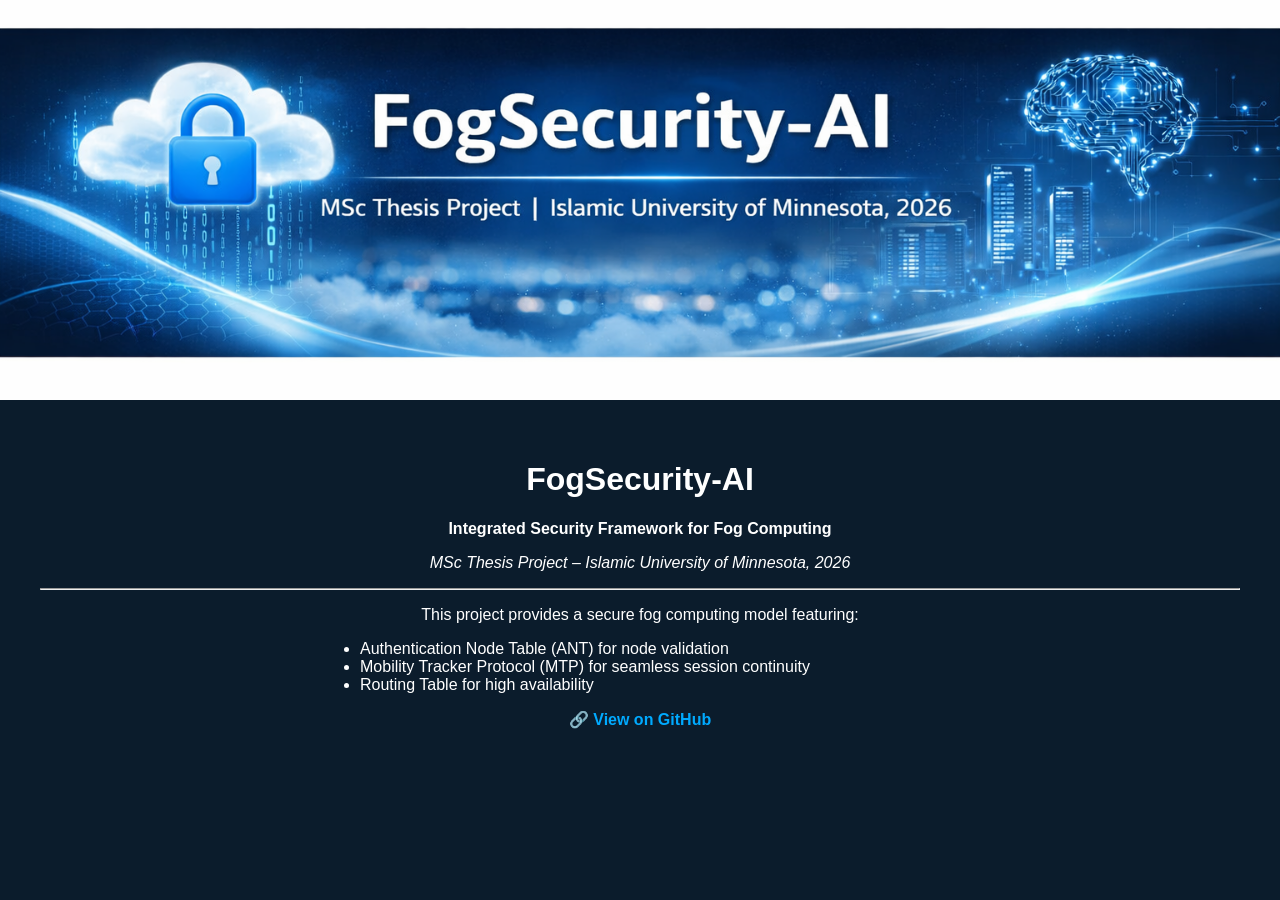
==== index.html @ 6a23ef53 "Add initial HTML structure for FogSecurity-AI project" ====
<!DOCTYPE html>
<html lang="en">
<head>
  <meta charset="UTF-8" />
  <meta name="viewport" content="width=device-width, initial-scale=1.0" />
  <title>FogSecurity-AI | MSc Thesis Project</title>
  <link rel="icon" type="image/png" href="banner.png" />
  <style>
    body {
      font-family: Arial, sans-serif;
      background: #0b1c2c;
      color: white;
      text-align: center;
      margin: 0;
      padding: 0;
    }
    header {
      background-image: url('banner.png');
      background-size: cover;
      background-position: center;
      height: 400px;
    }
    main {
      padding: 40px;
    }
    a {
      color: #00aaff;
      text-decoration: none;
      font-weight: bold;
    }
  </style>
</head>
<body>
  <header></header>
  <main>
    <h1>FogSecurity-AI</h1>
    <p><strong>Integrated Security Framework for Fog Computing</strong></p>
    <p><em>MSc Thesis Project – Islamic University of Minnesota, 2026</em></p>
    <hr />
    <p>This project provides a secure fog computing model featuring:</p>
    <ul style="text-align:left; max-width:600px; margin:auto;">
      <li>Authentication Node Table (ANT) for node validation</li>
      <li>Mobility Tracker Protocol (MTP) for seamless session continuity</li>
      <li>Routing Table for high availability</li>
    </ul>
    <p>🔗 <a href="https://github.com/fatimalamgharee/FogSecurity-AI">View on GitHub</a></p>
  </main>
</body>
</html>
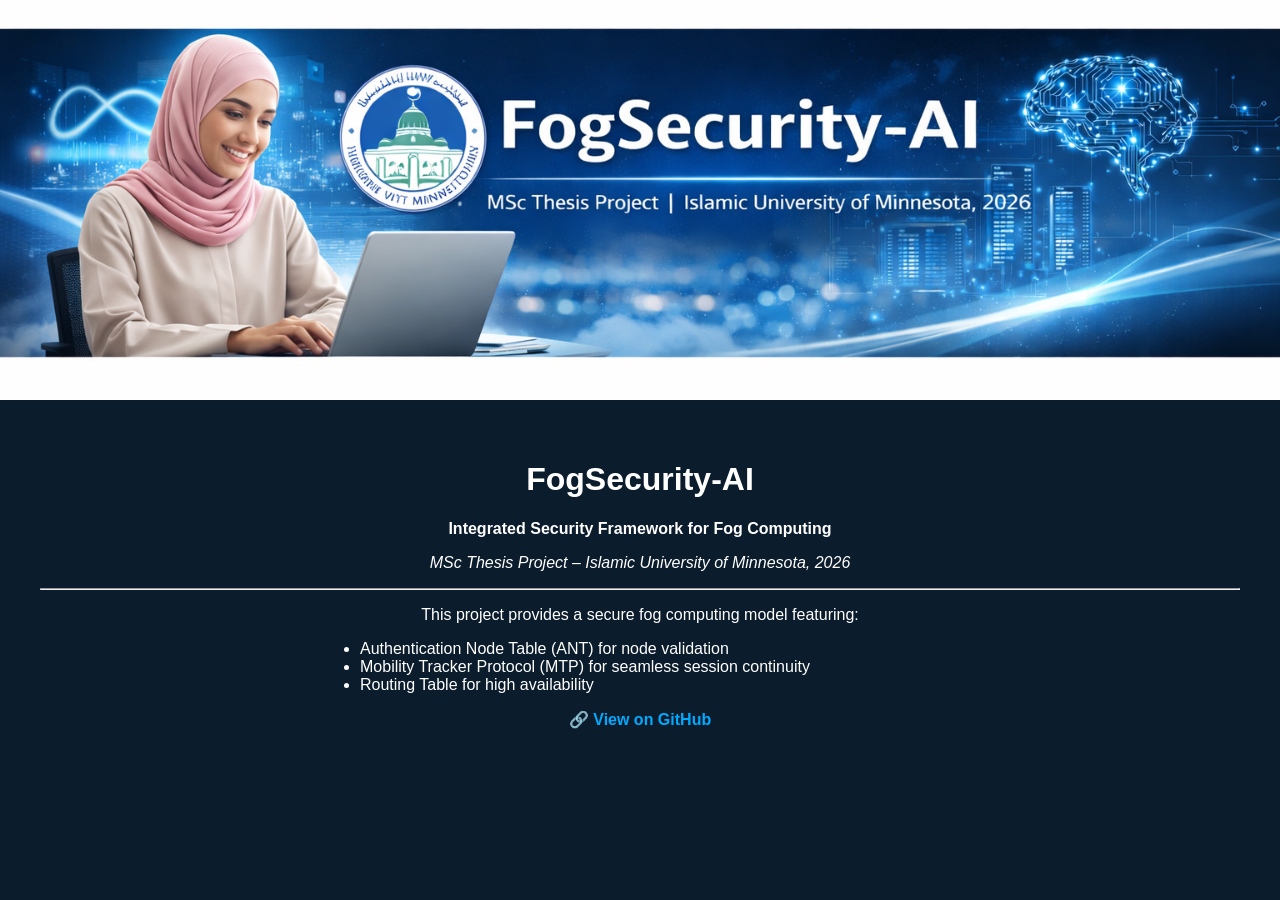
==== commit 46c03c2a: "Update favicon and header background image" ====
--- a/index.html
+++ b/index.html
@@ -4,7 +4,7 @@
   <meta charset="UTF-8" />
   <meta name="viewport" content="width=device-width, initial-scale=1.0" />
   <title>FogSecurity-AI | MSc Thesis Project</title>
-  <link rel="icon" type="image/png" href="banner.png" />
+  <link rel="icon" type="image/png" href="mybanner.png" />
   <style>
     body {
       font-family: Arial, sans-serif;
@@ -15,7 +15,7 @@
       padding: 0;
     }
     header {
-      background-image: url('banner.png');
+      background-image: url('mybanner.png');
       background-size: cover;
       background-position: center;
       height: 400px;
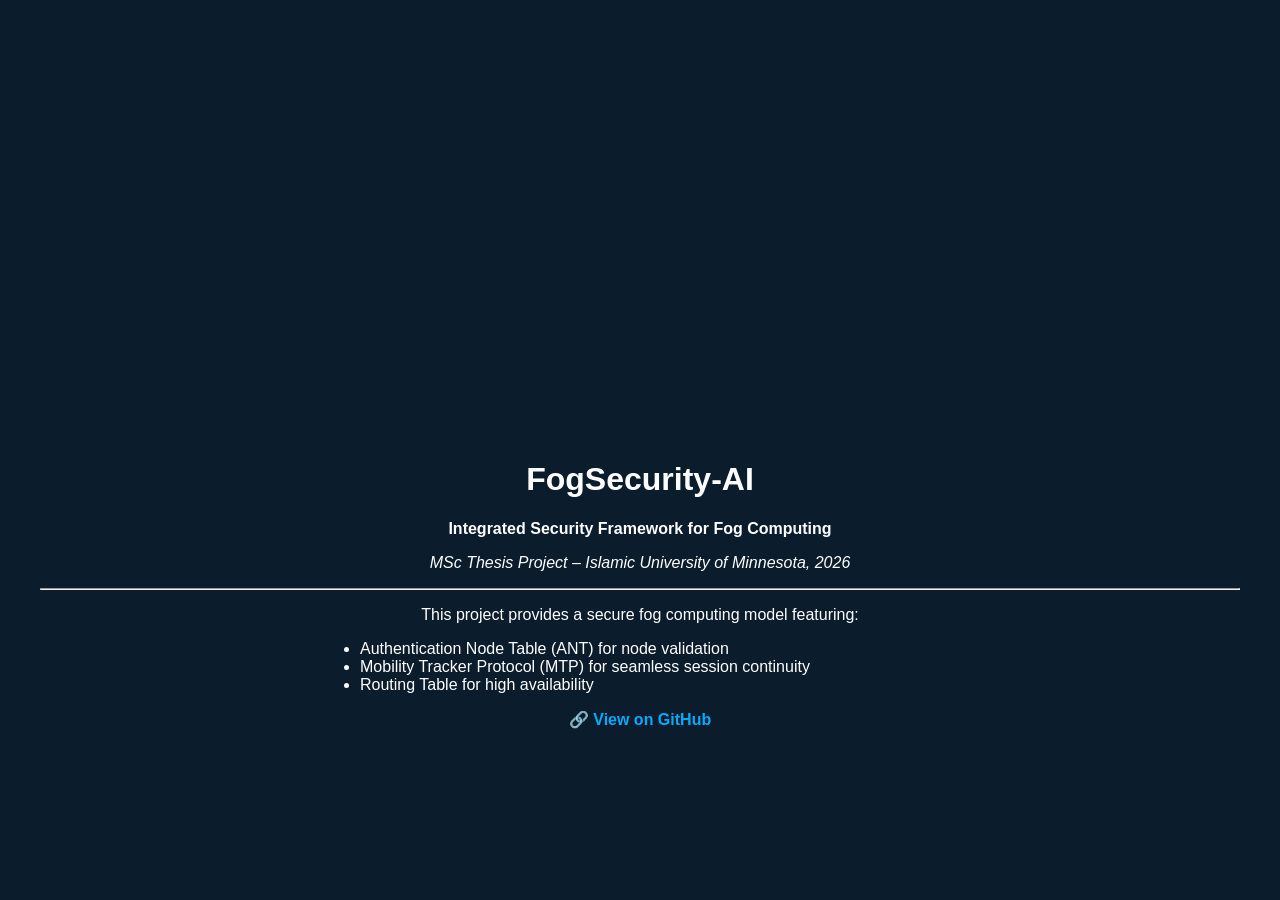
==== commit 846c8cfa: "Update favicon and header background image" ====
--- a/index.html
+++ b/index.html
@@ -4,7 +4,7 @@
   <meta charset="UTF-8" />
   <meta name="viewport" content="width=device-width, initial-scale=1.0" />
   <title>FogSecurity-AI | MSc Thesis Project</title>
-  <link rel="icon" type="image/png" href="mybanner.png" />
+  <link rel="icon" type="image/png" href="baner.png" />
   <style>
     body {
       font-family: Arial, sans-serif;
@@ -15,7 +15,7 @@
       padding: 0;
     }
     header {
-      background-image: url('mybanner.png');
+      background-image: url('baner.png');
       background-size: cover;
       background-position: center;
       height: 400px;
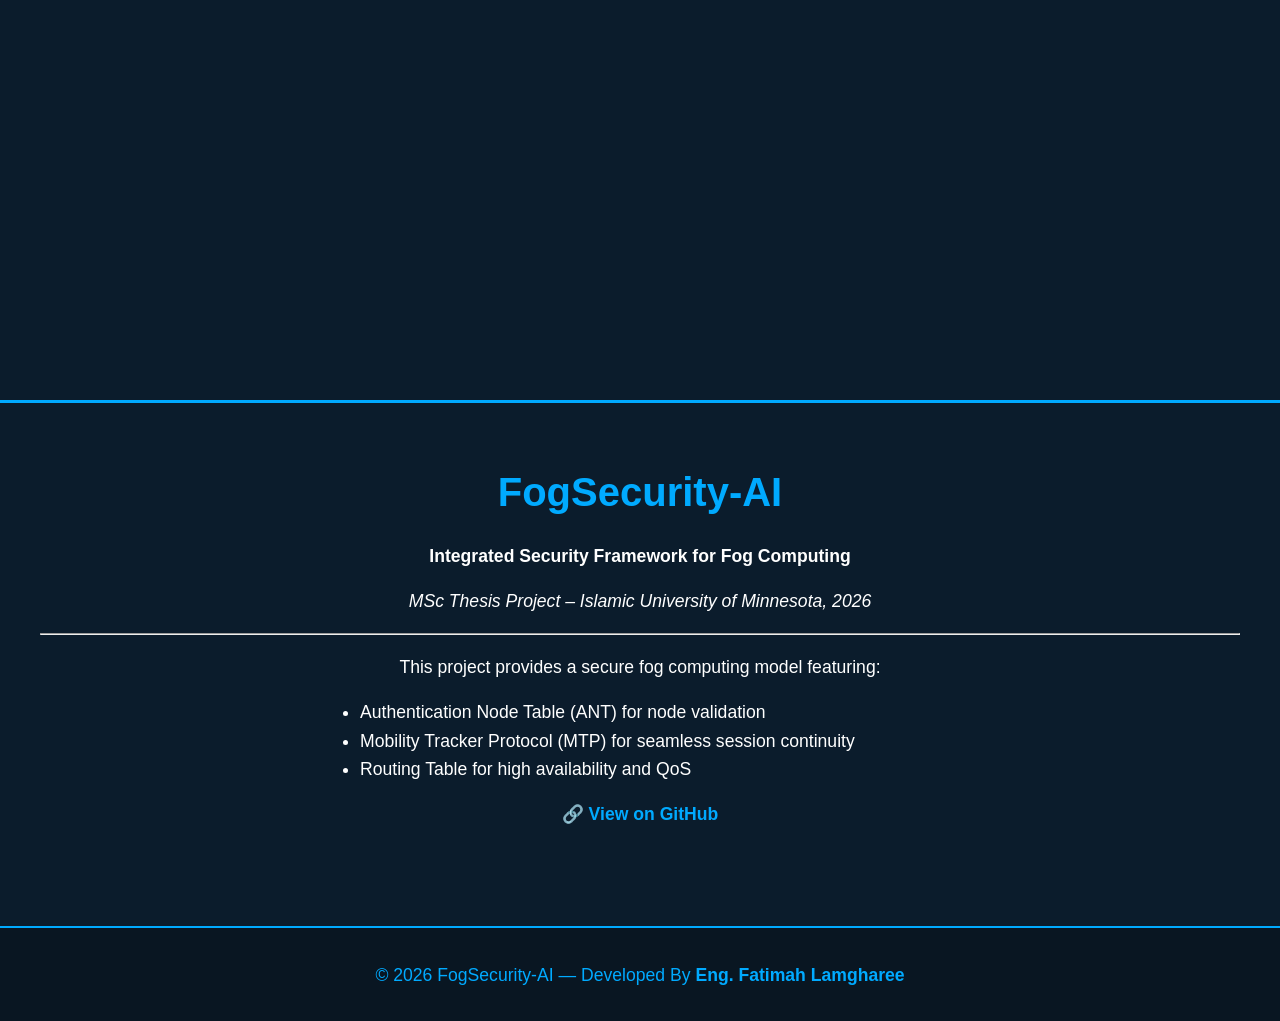
==== commit 257a0368: "Enhance index.html with footer and routing details Updated the routing table description and added a" ====
--- a/index.html
+++ b/index.html
@@ -4,7 +4,7 @@
   <meta charset="UTF-8" />
   <meta name="viewport" content="width=device-width, initial-scale=1.0" />
   <title>FogSecurity-AI | MSc Thesis Project</title>
-  <link rel="icon" type="image/png" href="baner.png" />
+  <link rel="icon" type="image/png" href="banner-web.png" />
   <style>
     body {
       font-family: Arial, sans-serif;
@@ -15,18 +15,38 @@
       padding: 0;
     }
     header {
-      background-image: url('baner.png');
+      background-image: url('banner-web.png');
       background-size: cover;
       background-position: center;
       height: 400px;
+      border-bottom: 3px solid #00aaff;
     }
     main {
       padding: 40px;
+    }
+    h1 {
+      font-size: 2.5em;
+      color: #00aaff;
+    }
+    p, li {
+      font-size: 1.1em;
+      line-height: 1.6;
     }
     a {
       color: #00aaff;
       text-decoration: none;
       font-weight: bold;
+    }
+    a:hover {
+      color: #66ccff;
+    }
+    footer {
+      background-color: #091622;
+      padding: 15px;
+      border-top: 2px solid #00aaff;
+      margin-top: 40px;
+      font-size: 1em;
+      color: #00aaff;
     }
   </style>
 </head>
@@ -41,9 +61,12 @@
     <ul style="text-align:left; max-width:600px; margin:auto;">
       <li>Authentication Node Table (ANT) for node validation</li>
       <li>Mobility Tracker Protocol (MTP) for seamless session continuity</li>
-      <li>Routing Table for high availability</li>
+      <li>Routing Table for high availability and QoS</li>
     </ul>
-    <p>🔗 <a href="https://github.com/fatimalamgharee/FogSecurity-AI">View on GitHub</a></p>
+    <p>🔗 <a href="https://github.com/fatimalamgharee/FogSecurity-AI" target="_blank">View on GitHub</a></p>
   </main>
+  <footer>
+    <p>© 2026 FogSecurity-AI — Developed By <strong>Eng. Fatimah Lamgharee</strong></p>
+  </footer>
 </body>
 </html>
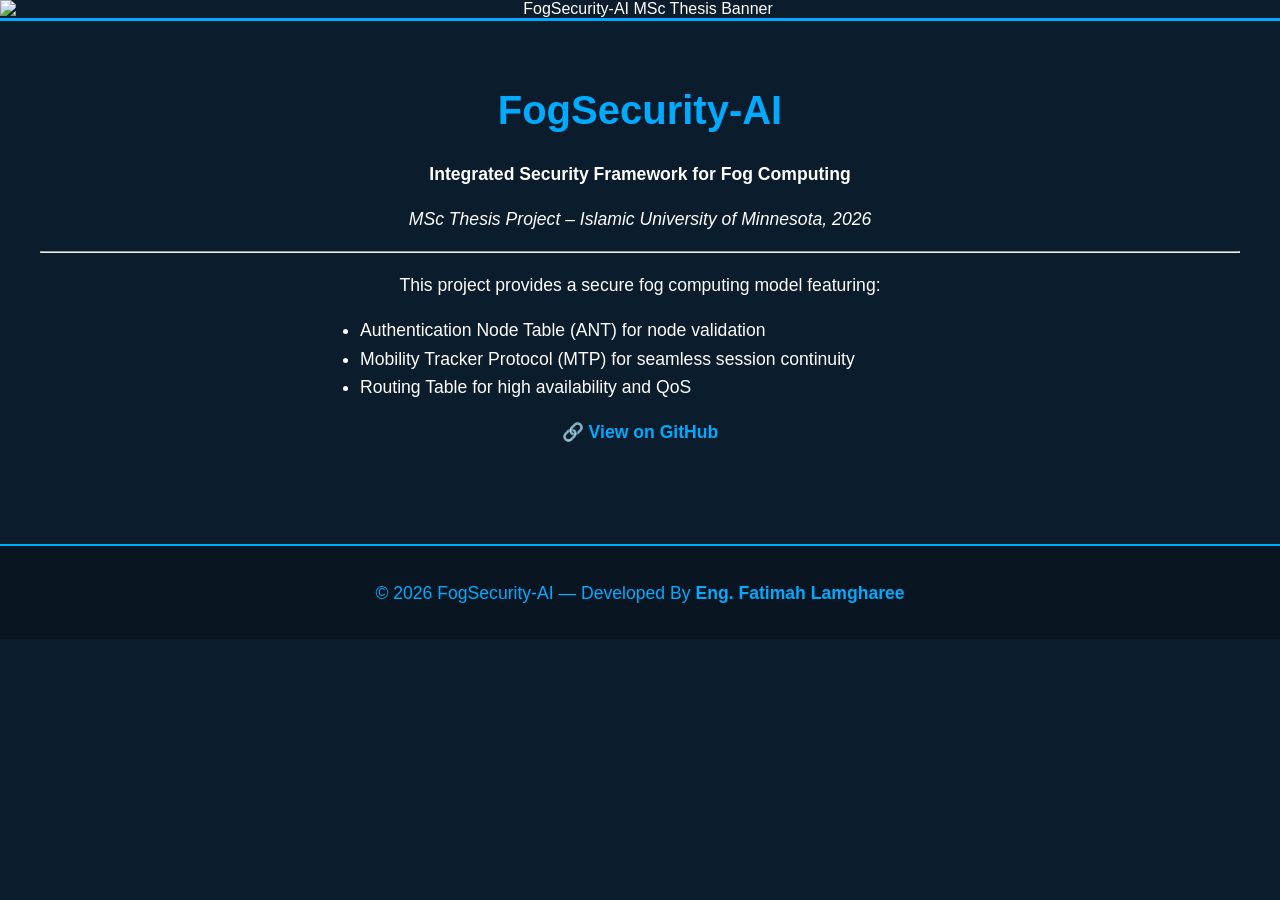
==== commit a48fc30c: "Add banner image to index.html Added a banner image to the header section." ====
--- a/index.html
+++ b/index.html
@@ -13,6 +13,12 @@
       text-align: center;
       margin: 0;
       padding: 0;
+    }
+    img.banner {
+      width: 100%;
+      height: auto;
+      display: block;
+      border-bottom: 3px solid #00aaff;
     }
     header {
       background-image: url('banner-web.png');
@@ -51,7 +57,10 @@
   </style>
 </head>
 <body>
-  <header></header>
+
+  <!-- ✅ السطر الجديد لعرض البانر الفعلي -->
+  <img src="banner-web.png" alt="FogSecurity-AI MSc Thesis Banner" class="banner" />
+
   <main>
     <h1>FogSecurity-AI</h1>
     <p><strong>Integrated Security Framework for Fog Computing</strong></p>
@@ -65,6 +74,7 @@
     </ul>
     <p>🔗 <a href="https://github.com/fatimalamgharee/FogSecurity-AI" target="_blank">View on GitHub</a></p>
   </main>
+
   <footer>
     <p>© 2026 FogSecurity-AI — Developed By <strong>Eng. Fatimah Lamgharee</strong></p>
   </footer>
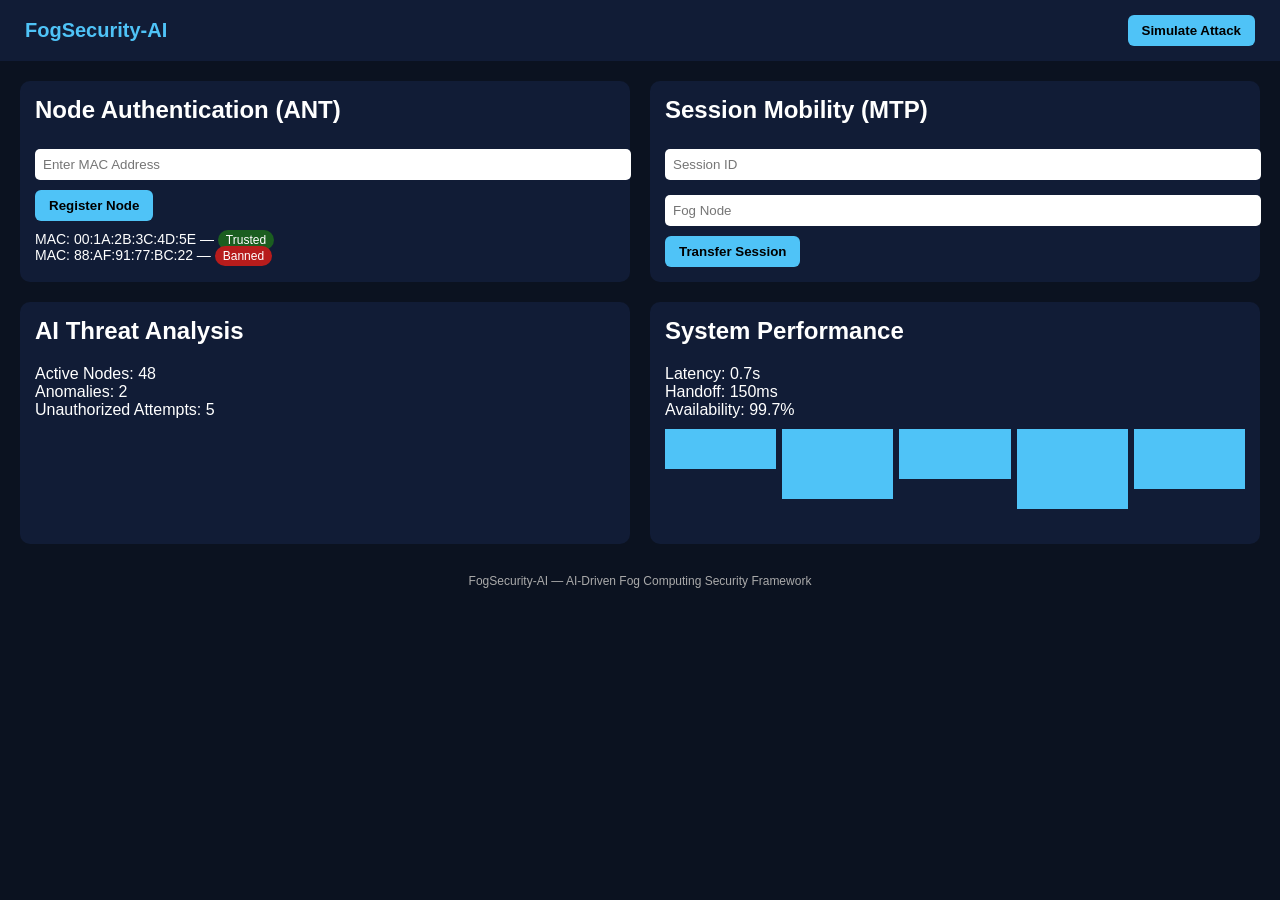
==== commit 1b3587b1: "Revamp FogSecurity-AI dashboard layout and features Updated the layout and styling of the FogSecurit" ====
--- a/index.html
+++ b/index.html
@@ -1,82 +1,85 @@
 <!DOCTYPE html>
 <html lang="en">
 <head>
-  <meta charset="UTF-8" />
-  <meta name="viewport" content="width=device-width, initial-scale=1.0" />
-  <title>FogSecurity-AI | MSc Thesis Project</title>
-  <link rel="icon" type="image/png" href="banner-web.png" />
-  <style>
-    body {
-      font-family: Arial, sans-serif;
-      background: #0b1c2c;
-      color: white;
-      text-align: center;
-      margin: 0;
-      padding: 0;
-    }
-    img.banner {
-      width: 100%;
-      height: auto;
-      display: block;
-      border-bottom: 3px solid #00aaff;
-    }
-    header {
-      background-image: url('banner-web.png');
-      background-size: cover;
-      background-position: center;
-      height: 400px;
-      border-bottom: 3px solid #00aaff;
-    }
-    main {
-      padding: 40px;
-    }
-    h1 {
-      font-size: 2.5em;
-      color: #00aaff;
-    }
-    p, li {
-      font-size: 1.1em;
-      line-height: 1.6;
-    }
-    a {
-      color: #00aaff;
-      text-decoration: none;
-      font-weight: bold;
-    }
-    a:hover {
-      color: #66ccff;
-    }
-    footer {
-      background-color: #091622;
-      padding: 15px;
-      border-top: 2px solid #00aaff;
-      margin-top: 40px;
-      font-size: 1em;
-      color: #00aaff;
-    }
-  </style>
+<meta charset="UTF-8">
+<title>FogSecurity-AI Dashboard</title>
+<meta name="viewport" content="width=device-width, initial-scale=1">
+<style>
+body{margin:0;font-family:Arial;background:#0b1220;color:#fff}
+header{display:flex;justify-content:space-between;align-items:center;padding:15px 25px;background:#111c36}
+.logo{font-weight:bold;font-size:20px;color:#4fc3f7}
+.btn{padding:8px 14px;border:none;border-radius:6px;background:#4fc3f7;color:#000;font-weight:bold;cursor:pointer}
+.container{display:grid;grid-template-columns:1fr 1fr;gap:20px;padding:20px}
+.card{background:#111c36;padding:15px;border-radius:10px}
+h2{margin-top:0}
+input{width:100%;padding:8px;margin-top:5px;margin-bottom:10px;border-radius:5px;border:none}
+.table{margin-top:10px;font-size:14px}
+.tag{padding:3px 8px;border-radius:12px;font-size:12px}
+.good{background:#1b5e20}
+.bad{background:#b71c1c}
+.chart{display:flex;gap:6px;height:100px;margin-top:10px}
+.bar{flex:1;background:#4fc3f7}
+footer{text-align:center;padding:10px;font-size:12px;color:#aaa}
+</style>
 </head>
 <body>
 
-  <!-- ✅ السطر الجديد لعرض البانر الفعلي -->
-  <img src="banner-web.png" alt="FogSecurity-AI MSc Thesis Banner" class="banner" />
+<header>
+<div class="logo">FogSecurity-AI</div>
+<button class="btn" onclick="simulate()">Simulate Attack</button>
+</header>
 
-  <main>
-    <h1>FogSecurity-AI</h1>
-    <p><strong>Integrated Security Framework for Fog Computing</strong></p>
-    <p><em>MSc Thesis Project – Islamic University of Minnesota, 2026</em></p>
-    <hr />
-    <p>This project provides a secure fog computing model featuring:</p>
-    <ul style="text-align:left; max-width:600px; margin:auto;">
-      <li>Authentication Node Table (ANT) for node validation</li>
-      <li>Mobility Tracker Protocol (MTP) for seamless session continuity</li>
-      <li>Routing Table for high availability and QoS</li>
-    </ul>
-    <p>🔗 <a href="https://github.com/fatimalamgharee/FogSecurity-AI" target="_blank">View on GitHub</a></p>
-  </main>
+<div class="container">
 
-  <footer>
-    <p>© 2026 FogSecurity-AI — Developed By <strong>Eng. Fatimah Lamgharee</strong></p>
-  </footer>
+<div class="card">
+<h2>Node Authentication (ANT)</h2>
+<input placeholder="Enter MAC Address">
+<button class="btn">Register Node</button>
+<div class="table">
+MAC: 00:1A:2B:3C:4D:5E — <span class="tag good">Trusted</span><br>
+MAC: 88:AF:91:77:BC:22 — <span class="tag bad">Banned</span>
+</div>
+</div>
+
+<div class="card">
+<h2>Session Mobility (MTP)</h2>
+<input placeholder="Session ID">
+<input placeholder="Fog Node">
+<button class="btn">Transfer Session</button>
+</div>
+
+<div class="card">
+<h2>AI Threat Analysis</h2>
+Active Nodes: 48<br>
+Anomalies: 2<br>
+Unauthorized Attempts: 5
+</div>
+
+<div class="card">
+<h2>System Performance</h2>
+Latency: 0.7s<br>
+Handoff: 150ms<br>
+Availability: 99.7%
+<div class="chart">
+<div class="bar" style="height:40%"></div>
+<div class="bar" style="height:70%"></div>
+<div class="bar" style="height:50%"></div>
+<div class="bar" style="height:80%"></div>
+<div class="bar" style="height:60%"></div>
+</div>
+</div>
+
+</div>
+
+<footer>
+FogSecurity-AI — AI-Driven Fog Computing Security Framework
+</footer>
+
+<script>
+function simulate(){
+alert("Simulated anomaly detected. Trust score reduced.");
+}
+</script>
+
 </body>
 </html>
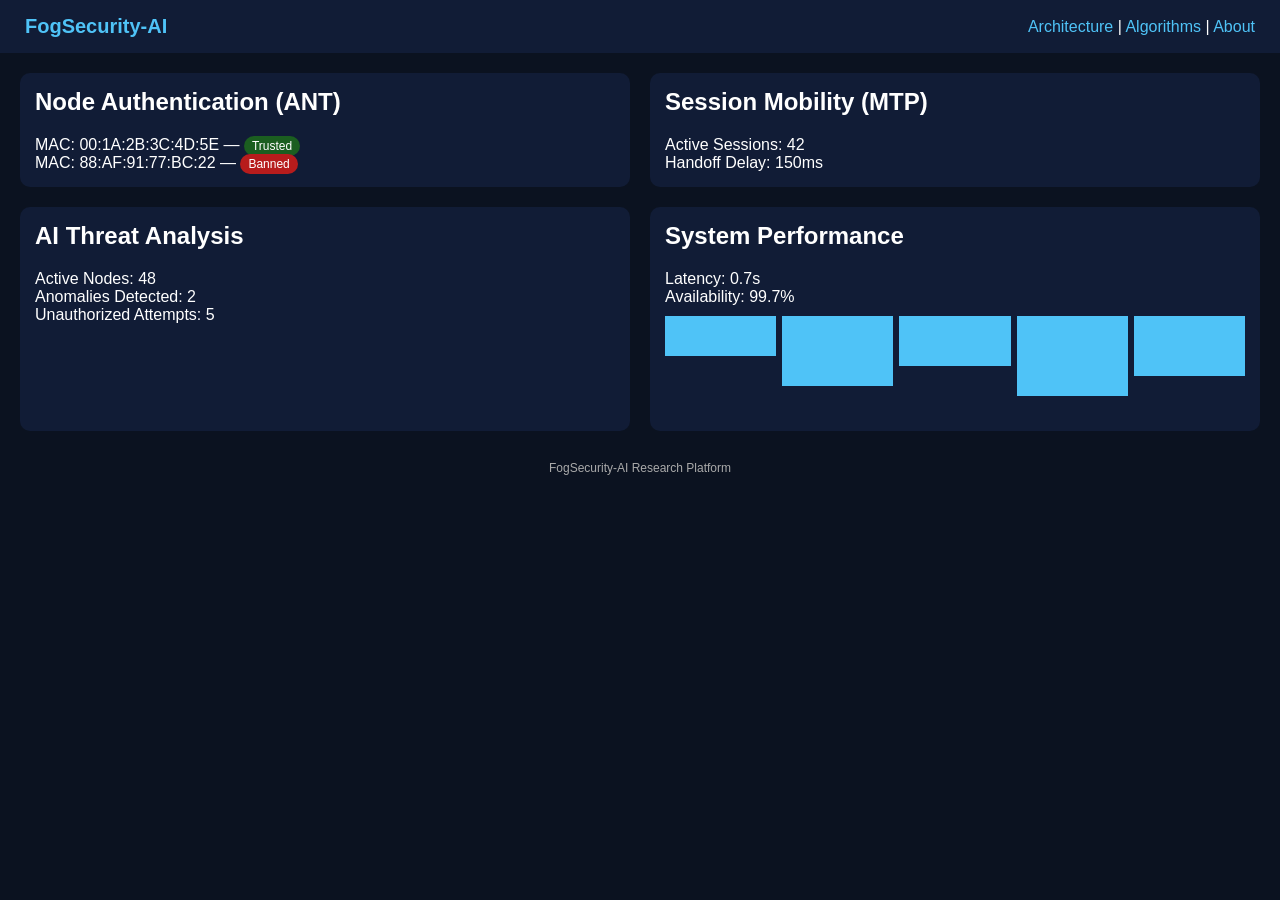
==== commit 0907ec2c: "Refactor index.html for improved structure and content" ====
--- a/index.html
+++ b/index.html
@@ -13,12 +13,12 @@
 .card{background:#111c36;padding:15px;border-radius:10px}
 h2{margin-top:0}
 input{width:100%;padding:8px;margin-top:5px;margin-bottom:10px;border-radius:5px;border:none}
-.table{margin-top:10px;font-size:14px}
 .tag{padding:3px 8px;border-radius:12px;font-size:12px}
 .good{background:#1b5e20}
 .bad{background:#b71c1c}
 .chart{display:flex;gap:6px;height:100px;margin-top:10px}
 .bar{flex:1;background:#4fc3f7}
+a{color:#4fc3f7;text-decoration:none}
 footer{text-align:center;padding:10px;font-size:12px;color:#aaa}
 </style>
 </head>
@@ -26,39 +26,37 @@
 
 <header>
 <div class="logo">FogSecurity-AI</div>
-<button class="btn" onclick="simulate()">Simulate Attack</button>
+<div>
+<a href="architecture.html">Architecture</a> |
+<a href="algorithms.html">Algorithms</a> |
+<a href="about.html">About</a>
+</div>
 </header>
 
 <div class="container">
 
 <div class="card">
 <h2>Node Authentication (ANT)</h2>
-<input placeholder="Enter MAC Address">
-<button class="btn">Register Node</button>
-<div class="table">
 MAC: 00:1A:2B:3C:4D:5E — <span class="tag good">Trusted</span><br>
 MAC: 88:AF:91:77:BC:22 — <span class="tag bad">Banned</span>
-</div>
 </div>
 
 <div class="card">
 <h2>Session Mobility (MTP)</h2>
-<input placeholder="Session ID">
-<input placeholder="Fog Node">
-<button class="btn">Transfer Session</button>
+Active Sessions: 42<br>
+Handoff Delay: 150ms
 </div>
 
 <div class="card">
 <h2>AI Threat Analysis</h2>
 Active Nodes: 48<br>
-Anomalies: 2<br>
+Anomalies Detected: 2<br>
 Unauthorized Attempts: 5
 </div>
 
 <div class="card">
 <h2>System Performance</h2>
 Latency: 0.7s<br>
-Handoff: 150ms<br>
 Availability: 99.7%
 <div class="chart">
 <div class="bar" style="height:40%"></div>
@@ -71,15 +69,6 @@
 
 </div>
 
-<footer>
-FogSecurity-AI — AI-Driven Fog Computing Security Framework
-</footer>
-
-<script>
-function simulate(){
-alert("Simulated anomaly detected. Trust score reduced.");
-}
-</script>
-
+<footer>FogSecurity-AI Research Platform</footer>
 </body>
 </html>
